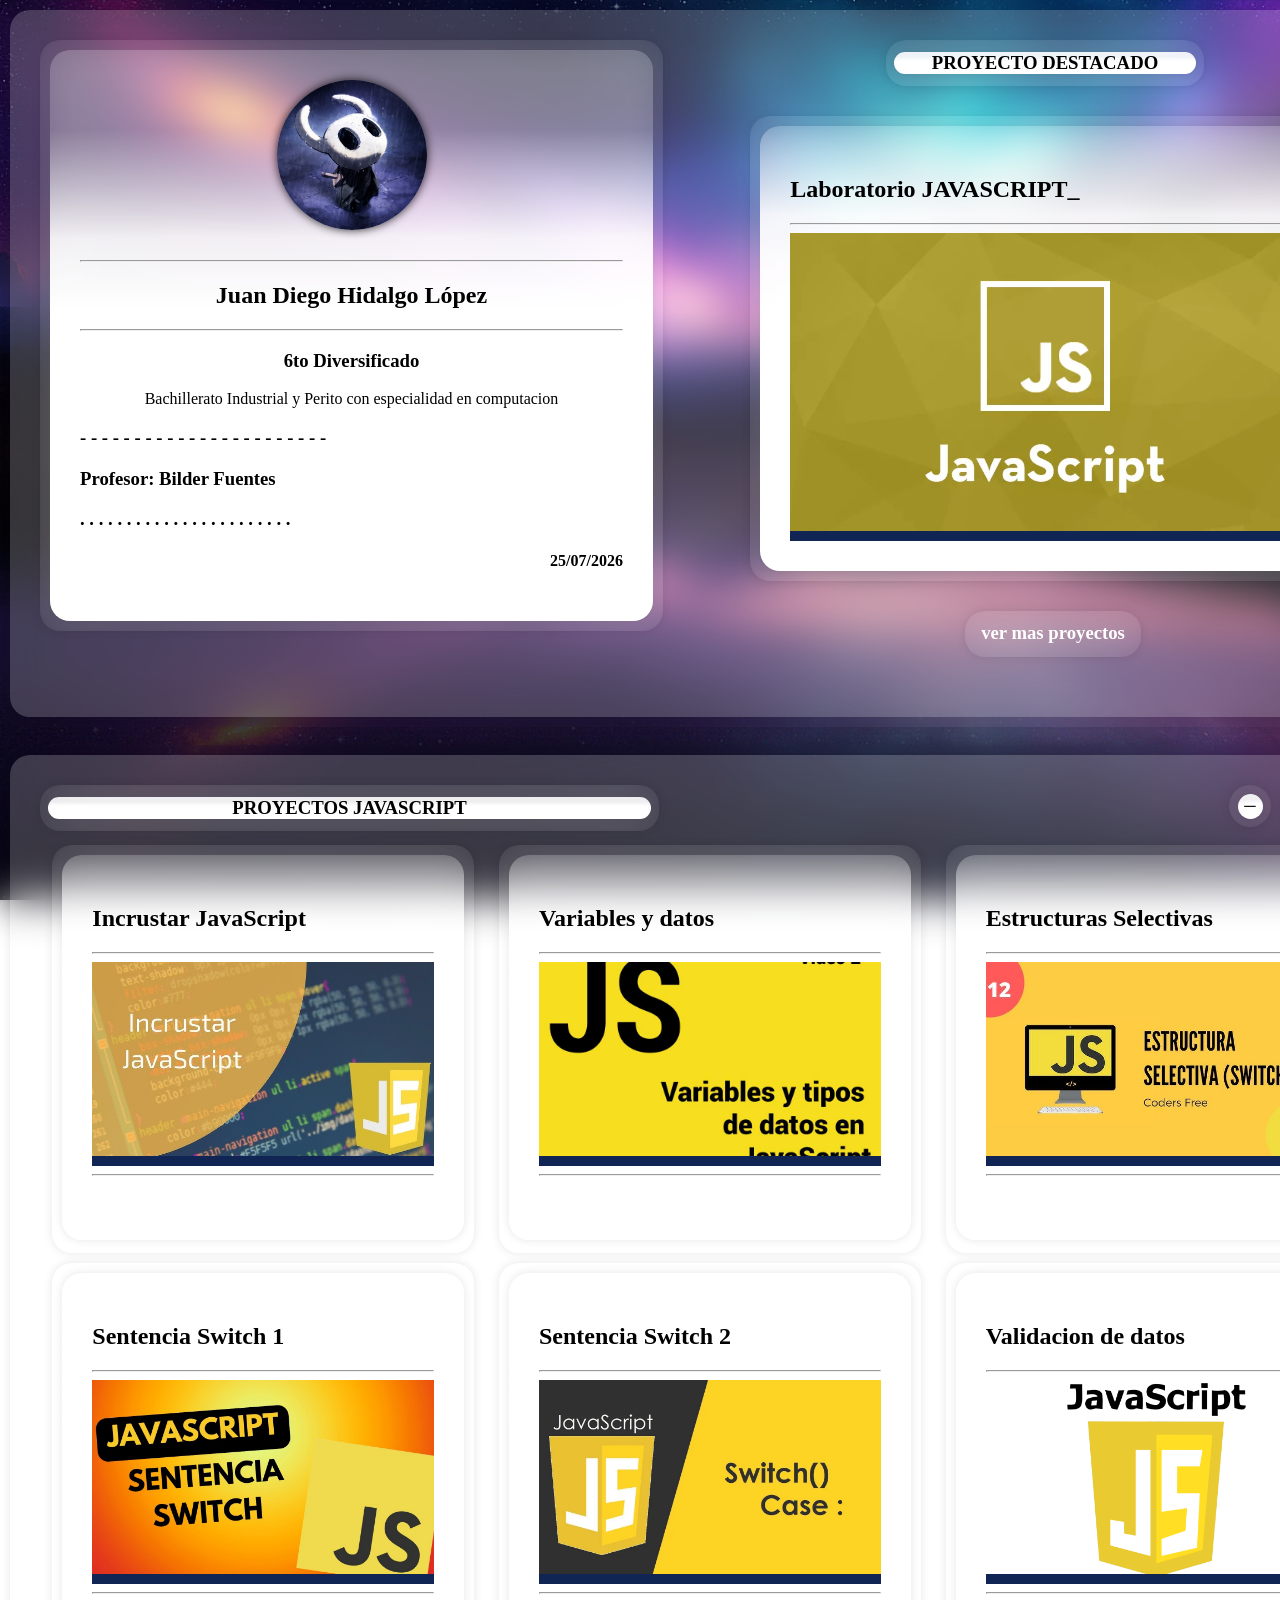
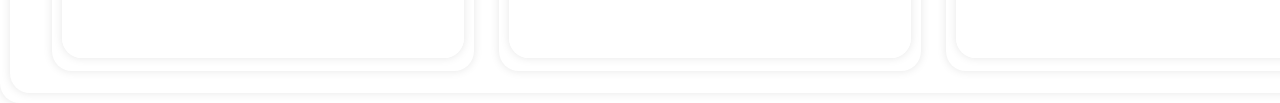
==== index.html @ f39ba8c5 "Add files via upload" ====
<!DOCTYPE html>
<html lang="en">

<head>
    <meta charset="UTF-8">
    <meta name="viewport" content="width=device-width, initial-scale=1.0">
    <title>Document</title>
    <link rel="stylesheet" href="style.css">
</head>

<body>
    <header>

    </header>
    <main>
        <center>


            <div class="marcoportafolio">
                <div class="tarjetaportafolio">
                    <div class="rowperfil">
                        <article class="perfil">
                            <div class="marco">
                                <div class="tarjeta">

                                    <section class="cFotos">
                                        <img src="recursos/perfil.png" alt="" class="foto">
                                    </section>
                                    <br>
                                    <hr>
                                    <h2 style="text-align: center;">Juan Diego Hidalgo López</h2>
                                    <hr>
                                    <h3 style="text-align: center;">6to Diversificado</h3>
                                    <p style="text-align: center;">Bachillerato Industrial y Perito con especialidad en
                                        computacion</p>
                                     <h3 style="text-align: left;">- - - - - - - - - - - - - - - - - - - - - - -</h3>
                                   
                                    <h3 style="text-align: left;">Profesor: Bilder Fuentes</h3>
                                    <h3>. . . . . . . . . . . . . . . .    . . . . . . . </h3>
                                    <h4 style="text-align: right;">25/07/2026</h4>
                                    
                                    <!-- <h3 style="text-align: left;">Sobre mi</h3>
                                    <p class="parrafo">Estudiante de cómputo interesado en el desarrollo web, la programación estructurada y la administración de sistemas. Enfocado en consolidar mis habilidades técnicas y explorar tecnologías modernas para la creación de proyectos digitales.</p> -->

                                   


                                    
                                </div>
                            </div>
                        </article>
                        <article class="destacado">
                            <section class="mtitulo1">
                                <div class="ttitulo1">
                                    <h3>PROYECTO DESTACADO</h3>
                                </div>
                            </section>
                            <section class="mdestacado">
                                <div class="tdestacado">
                                    <h2>Laboratorio JAVASCRIPT_</h2>
                                    <hr>
                                    <section class="niveles">
                                        <div class="card">
                                            <img src="recursos/javascript.jpg" alt="">

                                            <div class="overlay">
                                                <h3>Fundamentos de Programacion con JavaScript</h3>

                                                <div class="info">
                                                    <p>

                                                    </p>

                                                    <a href="laboratorio_tecnologia/Laboratorio/Index.html">Ver Proyecto</a>
                                                </div>
                                            </div>
                                        </div>


                                    </section>
                                </div>
                            </section>
                            <a href="#portafolio">
                                <section class="mtitulo2">
                                    <H3 style="margin-top: 3px;">ver mas proyectos</H3>
                                </section>
                            </a>
                        </article>

                    </div>
                </div>
            </div>

            <br>

            <article class="marcoportafolio" id="portafolio">
                <div class="tarjetaportafolio">
                    <div class="rowtitulo">
                        <section class="mtitulo1">
                            <div class="ttitulo1">
                                <h3>PROYECTOS JAVASCRIPT</h3>
                            </div>
                        </section>
                        <section class="ctitulo1">
                            <div class="lmtitulo1">
                                <div class="lttitulo1">
                                    <p>─</p>
                                </div>
                            </div>
                            <div class="lmtitulo1">
                                <div class="lttitulo1">
                                    <p>□</p>
                                </div>
                            </div>
                            <div class="lmtitulo1">
                                <div class="lttitulo1">
                                    <p>✕</p>
                                </div>
                            </div>
                        </section>
                    </div>
                    <div class="rowportafolio">
                        <section class="marcoproyecto">
                            <div class="tarjetaproyecto">
                                <h2>Incrustar JavaScript</h2>
                                <hr>
                                <section class="niveles">
                                    <div class="card">
                                        <img src="recursos/incrustar.jpg" alt="" style="height: 200px;">

                                        <div class="overlay">
                                            <h4>Incrustacion de JavaScript</h4>

                                            <div class="info">
                                                <p>

                                                </p>

                                                <a href="Proyecto1_Incustarjs/Index.html">Ver Proyecto</a>
                                            </div>
                                        </div>
                                    </div>
                                </section>
                                <hr>
                            </div>
                        </section>
                        <section class="marcoproyecto">
                            <div class="tarjetaproyecto">
                                <h2>Variables y datos</h2>
                                <hr>
                                <section class="niveles">
                                    <div class="card">
                                        <img src="recursos/variables.jpg" alt="" style="height: 200px;">

                                        <div class="overlay">
                                            <h4>Variables y tipos de datos en JavaScript</h4>

                                            <div class="info">
                                                <p>

                                                </p>

                                                <a href="Variables_tipos_de_datos/Index.html">Ver Proyecto</a>
                                            </div>
                                        </div>
                                    </div>
                                </section>
                                <hr>
                            </div>
                        </section>
                        <section class="marcoproyecto">
                            <div class="tarjetaproyecto">
                                <h2>Estructuras Selectivas</h2>
                                <hr>
                                <section class="niveles">
                                    <div class="card">
                                        <img src="recursos/estructura.jpg" alt="" style="height: 200px;">

                                        <div class="overlay">
                                            <h4>Estructuras Selectivas con JavaScript</h4>

                                            <div class="info">
                                                <p>

                                                </p>

                                                <a href="Estructuras_Selectivas/index.html">Ver Proyecto</a>
                                            </div>
                                        </div>
                                    </div>
                                </section>
                                <hr>
                            </div>
                        </section>
                    </div>
                    <br>
                    <div class="rowportafolio">
                        <section class="marcoproyecto">
                            <div class="tarjetaproyecto">
                                <h2>Sentencia Switch 1</h2>
                                <hr>
                                <section class="niveles">
                                    <div class="card">
                                        <img src="recursos/switch.jpg" alt="" style="height: 200px;">

                                        <div class="overlay">
                                            <h4>primera practica de switch en JavaScript</h4>

                                            <div class="info">
                                                <p>

                                                </p>

                                                <a href="Sentencia_Switch/index.html">Ver Proyecto</a>
                                            </div>
                                        </div>
                                    </div>
                                </section>
                                <hr>
                            </div>
                        </section>
                        <section class="marcoproyecto">
                            <div class="tarjetaproyecto">
                                <h2>Sentencia Switch 2</h2>
                                <hr>
                                <section class="niveles">
                                    <div class="card">
                                        <img src="recursos/switch2.jpg" alt="" style="height: 200px;">

                                        <div class="overlay">
                                            <h4>Tarea: Sentencia de Switch hecha en JavaScript</h4>

                                            <div class="info">
                                                <p>

                                                </p>

                                                <a href="SentenciaSwitch/switch.html">Ver Proyecto</a>
                                            </div>
                                        </div>
                                    </div>
                                </section>
                                <hr>
                            </div>
                        </section>
                        <section class="marcoproyecto">
                            <div class="tarjetaproyecto">
                                <h2>Validacion de datos</h2>
                                <hr>
                                <section class="niveles">
                                    <div class="card">
                                        <img src="recursos/validar.png" alt="" style="height: 200px;">

                                        <div class="overlay">
                                            <h4>Tarea: Validacion de los datos que se permite ingresar al usuario en JavaScript</h4>

                                            <div class="info">
                                                <p>

                                                </p>

                                                <a href="validacion de datos/index.html">Ver Proyecto</a>
                                            </div>
                                        </div>
                                    </div>
                                </section>
                                <hr>
                            </div>
                        </section>
                    </div>
                </div>
            </article>
        </center>
    </main>
    <footer>

    </footer>
</body>

</html>
---- style.css ----
.tarjeta {
    text-align: left;
    padding: 30px;
    background: linear-gradient(to bottom,
            rgba(255, 255, 255, 0.2) 14%,
            rgba(255, 255, 255, 0.9) 33%,
            rgba(255, 255, 255, 1) 45%);
    backdrop-filter: blur(10px);
    border-radius: 20px;
    box-shadow: 0px 0px 10px rgba(0, 0, 0, 0.1);
}

.marco {
    text-align: center;
    padding: 10px;
    width: 100%;
    background: rgb(255, 255, 255), ;
    backdrop-filter: blur(20px);
    border-radius: 20px;
    box-shadow: 0px 0px 10px rgba(0, 0, 0, 0.1);
}

.foto {
    text-align: center;
    width: 150px;
    height: 150px;
    border-radius: 50%;
    box-shadow: 0px 0px 10px rgba(0, 0, 0, 0.8);
}

.cFotos {
    text-align: center;
}

.icono {
    width: 40px;
    height: 40px;
    margin: 10px;
    border-radius: 50%;


}

body {
    margin: 0;
    height: 100vh;
    font-family: FiraCode Nerd Font Propo;
    background-image: url("recursos/fondo2.jpg");
    background-size: cover;
    background-position: center;
    background-repeat: no-repeat;
    background-attachment: fixed;
}

.parrafo {
    font-family: FiraCode Nerd Font Propo;
    text-align: left;
    color: #000000;
    font-size: 15px;
    font-weight: lighter;

}

.tabs {
    display: flex;
    justify-content: space-around;
    border-top: 1px solid rgba(0, 0, 0, 0.1);
    margin-top: 10px;
}

.tab {
    flex: 1;
    padding: 12px 0;
    background: transparent;
    border: none;
    cursor: pointer;
    font-size: 14px;
    color: #000000;
    transition: all 0.3s ease;
    position: relative;
}

.tarjetaportafolio {
    font-family: FiraCode Nerd Font Propo;
    text-align: left;
    padding: 30px;
    background: linear-gradient(to bottom,
            rgba(255, 255, 255, 0.2) 0%,
            rgba(255, 255, 255, 0.2) 20%,
            rgba(255, 255, 255, 0.2) 40%);
    backdrop-filter: blur(10px);
    border-radius: 20px;
    box-shadow: 0px 0px 10px rgba(0, 0, 0, 0.1);
}

.rowportafolio {
    height: 400px;
    width: 100%;
    text-align: center;
    justify-content: space-around;
    display: flex;
}

.rowperfil {
    height: auto;
    width: 100%;
    display: flex;
    text-align: center;
    justify-content: space-between;
    
}

.destacado {
    height: auto;
    width: 50%;
    display: flex;
    flex-direction: column;
    align-items:center;
}

.perfil {
    height: auto;
    width: 45%;
}

.marcoportafolio {
    text-align: center;
    padding: 10px;
    width: 1400px;
    height: auto;
    background: rgb(255, 255, 255), ;
    backdrop-filter: blur(20px);
    border-radius: 20px;
    box-shadow: 0px 0px 10px rgba(0, 0, 0, 0.1);
}


.tarjetaproyecto {
    font-family: FiraCode Nerd Font Propo;
    text-align: left;
    padding: 30px;
    height: 325px;
    background: linear-gradient(to bottom,
            rgba(255, 255, 255, 0.2) 0%,
            rgba(255, 255, 255, 0.9) 20%,
            rgba(255, 255, 255, 1) 40%);
    backdrop-filter: blur(10px);
    border-radius: 20px;
    box-shadow: 0px 0px 10px rgba(0, 0, 0, 0.1);
}

.marcoproyecto {
    text-align: center;
    padding: 10px;
    width: 30%;
    height: 388px;
    background: rgb(255, 255, 255), ;
    backdrop-filter: blur(20px);
    border-radius: 20px;
    box-shadow: 0px 0px 10px rgba(0, 0, 0, 0.1);
}

.tdestacado {
    text-align: left;
    padding: 30px;
    background: linear-gradient(to bottom,
            rgba(255, 255, 255, 0.2) 0%,
            rgba(255, 255, 255, 0.9) 20%,
            rgba(255, 255, 255, 1) 40%);
    backdrop-filter: blur(10px);
    border-radius: 20px;
    box-shadow: 0px 0px 10px rgba(0, 0, 0, 0.1);
}

.mdestacado {
    text-align: center;
    padding: 10px;
    width: 85%;
    background: rgb(255, 255, 255), ;
    backdrop-filter: blur(20px);
    border-radius: 20px;
    box-shadow: 0px 0px 10px rgba(0, 0, 0, 0.1);
    margin-bottom: 30px;
}

.mtitulo1 {
    margin-bottom: 30px;
    text-align: center;
    padding: 8px;
    width: 45%;
    height: 30px;
    background: rgb(255, 255, 255), ;
    backdrop-filter: blur(20px);
    border-radius: 20px;
    box-shadow: 0px 0px 10px rgba(0, 0, 0, 0.1);
}

.ttitulo1 {
    text-align: center;
    background: linear-gradient(to bottom,
            rgba(255, 255, 255, 0.9) 20%,
            rgba(255, 255, 255, 1) 40%);
    backdrop-filter: blur(10px);
    border-radius: 20px;
    box-shadow: 0px 0px 10px rgba(0, 0, 0, 0.1);
}


.ttitulo1 h3 {
    padding: auto;
    margin: 4px;
}


.niveles {
    width: 100%;
    display: flex;
}

.card {
    position: relative;
    width: 100%;
    height: auto;
    overflow: hidden;
    cursor: pointer;
}

.card img {
    width: 100%;
    height: 100%;
    object-fit: cover;
    transition: 0.5s;
}

.overlay {
    position: absolute;
    text-align: center;
    left: 0;
    bottom: 0;
    width: 100%;
    height: 0px;
    background: rgba(17, 37, 84, 1);
    color: white;
    padding: 5px;
    transition: 0.5s ease;
}

.overlay h3 {
    font-size: 2rem;
}

.info {
    opacity: 0;
    transform: translateY(30px);
    transition: 0.5s;
}

.info p {
    font-size: 1rem;
    line-height: 1.5;
    margin-bottom: 25px;
}

.info a {
    color: rgb(255, 255, 255);
    border: solid;
    text-decoration: none;
    font-weight: bold;
    font-size: 1.1rem;
    transition: 0.5s;
    padding: 10px;
    border-radius: 10px;
}

.info a:hover {
    color: black;
    background-color: white;

}

.card:hover .overlay {
    height: 100%;
    background: rgba(17, 37, 84, 1);
}

.card:hover .info {
    opacity: 1;
    transform: translateY(0);
}

a{
    text-decoration: none;
    color: rgb(255, 255, 255);
    transition: 0.5s;
    
}

a:hover{
    text-decoration: none;
    color: rgb(0, 0, 0);
}

.mtitulo2:hover{
    text-decoration: none;
    color: rgb(0, 0, 0);
    background-color: white;
    box-shadow: 0px 0px 10px rgba(0, 0, 0, 0.9);
}

.mtitulo2 {
    margin-bottom: 30px;
    text-align: center;
    padding: 8px;
    width: 100%;
    height: 30px;
    background: rgb(255, 255, 255), ;
    backdrop-filter: blur(20px);
    border-radius: 20px;
    box-shadow: 0px 0px 10px rgba(0, 0, 0, 0.1);
    transition: 0.5s;
}

html {
  scroll-behavior: smooth;
}

.rowtitulo {
    height: 40px;
    width: 100%;
    text-align: center;
    justify-content: space-between;
    display: flex;
    margin-bottom: 20px;
}

.lmtitulo1 {
    margin-bottom: 30px;
    text-align: center;
    padding: 1px;
    width: 40px;
    height: 40px;
    background: rgb(255, 255, 255), ;
    backdrop-filter: blur(20px);
    border-radius: 50%;
    box-shadow: 0px 0px 10px rgba(0, 0, 0, 0.1);
    display: flex;
    align-items: center;
    justify-content: center ;
    margin: 0px 5px;
}

.lttitulo1 {
    text-align: center;
    background: linear-gradient(to bottom,
            rgba(255, 255, 255, 0.9) 20%,
            rgba(255, 255, 255, 1) 40%);
    backdrop-filter: blur(10px);
    border-radius: 50%;
    width: 25px;
    height: 25px;
    margin: 0px;
    padding: 0px;
    box-shadow: 0px 0px 10px rgba(0, 0, 0, 0.1);
    align-items: center;
    display: flex;
    justify-content: center;
}

.lttitulo1 p{
   margin: 0px;
    padding: 0px; 
}

.ctitulo1{
    height: auto;
    width: auto;
    display: flex;
    justify-content: space-between;
}

button:hover{
    text-decoration: none;
    color: rgb(0, 0, 0);
    background-color: white;
    box-shadow: 0px 0px 10px rgba(0, 0, 0, 0.9);
}

button {
    font-family: FiraCode Nerd Font Propo;
    margin-bottom: 30px;
    text-align: center;
    padding: 8px;
    width: 45%;
    height: 30px;
    background: rgb(255, 255, 255), ;
    backdrop-filter: blur(20px);
    border-radius: 20px;
    box-shadow: 0px 0px 10px rgba(0, 0, 0, 0.1);
    transition: 0.5s;
}
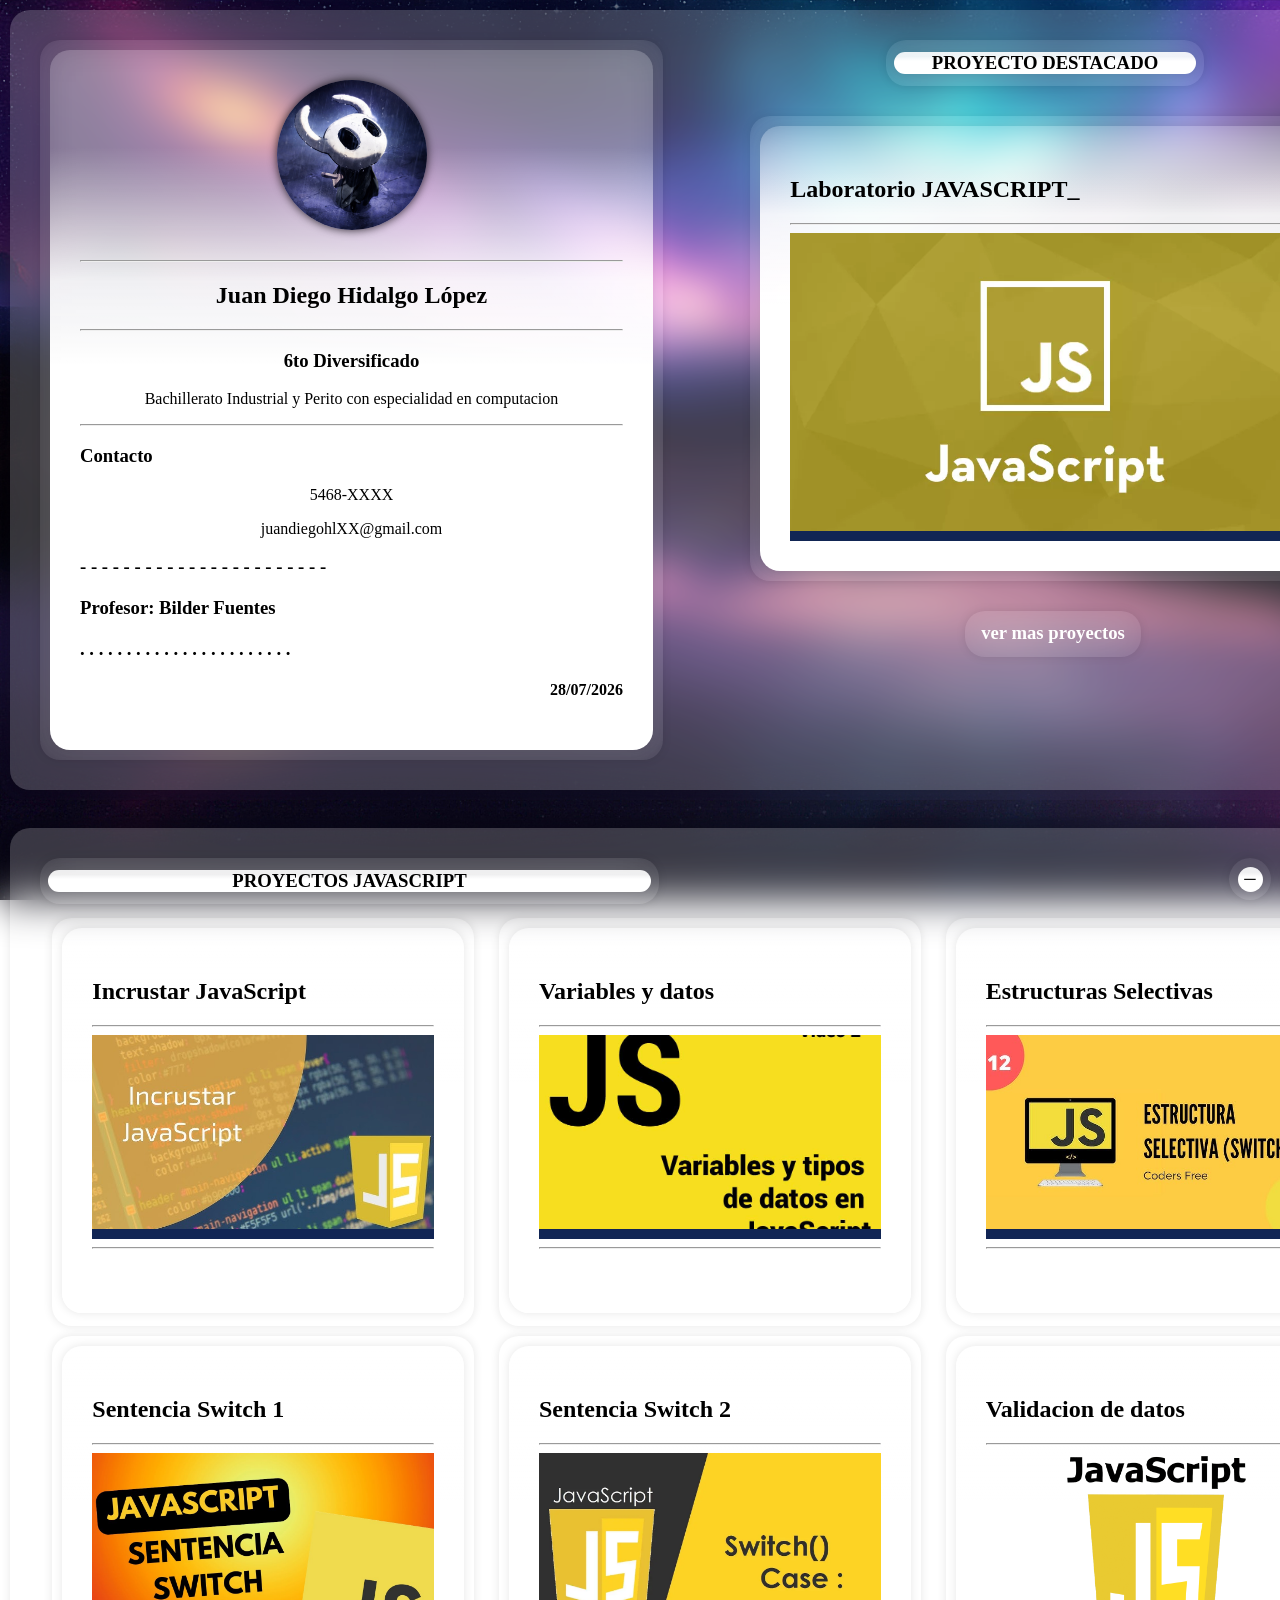
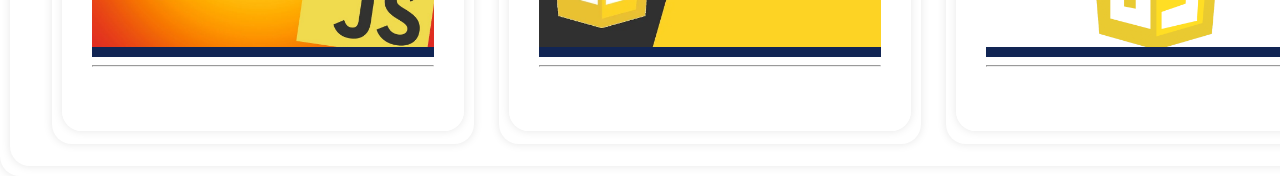
==== commit 2ce87b37: "Update index.html" ====
--- a/index.html
+++ b/index.html
@@ -33,11 +33,15 @@
                                     <h3 style="text-align: center;">6to Diversificado</h3>
                                     <p style="text-align: center;">Bachillerato Industrial y Perito con especialidad en
                                         computacion</p>
+                                    <hr>
+                                    <h3 style="text-align: left;">Contacto</h3>
+                                    <p style="text-align: center;">5468-XXXX</p>
+                                    <p style="text-align: center;">juandiegohlXX@gmail.com</p>
                                      <h3 style="text-align: left;">- - - - - - - - - - - - - - - - - - - - - - -</h3>
-                                   
+                                                                   
                                     <h3 style="text-align: left;">Profesor: Bilder Fuentes</h3>
-                                    <h3>. . . . . . . . . . . . . . . .    . . . . . . . </h3>
-                                    <h4 style="text-align: right;">25/07/2026</h4>
+                                    <h3>. . . . . . . . . . . . . . . . . . . . . . . </h3>
+                                    <h4 style="text-align: right;">28/07/2026</h4>
                                     
                                     <!-- <h3 style="text-align: left;">Sobre mi</h3>
                                     <p class="parrafo">Estudiante de cómputo interesado en el desarrollo web, la programación estructurada y la administración de sistemas. Enfocado en consolidar mis habilidades técnicas y explorar tecnologías modernas para la creación de proyectos digitales.</p> -->
@@ -277,4 +281,4 @@
     </footer>
 </body>
 
-</html>+</html>
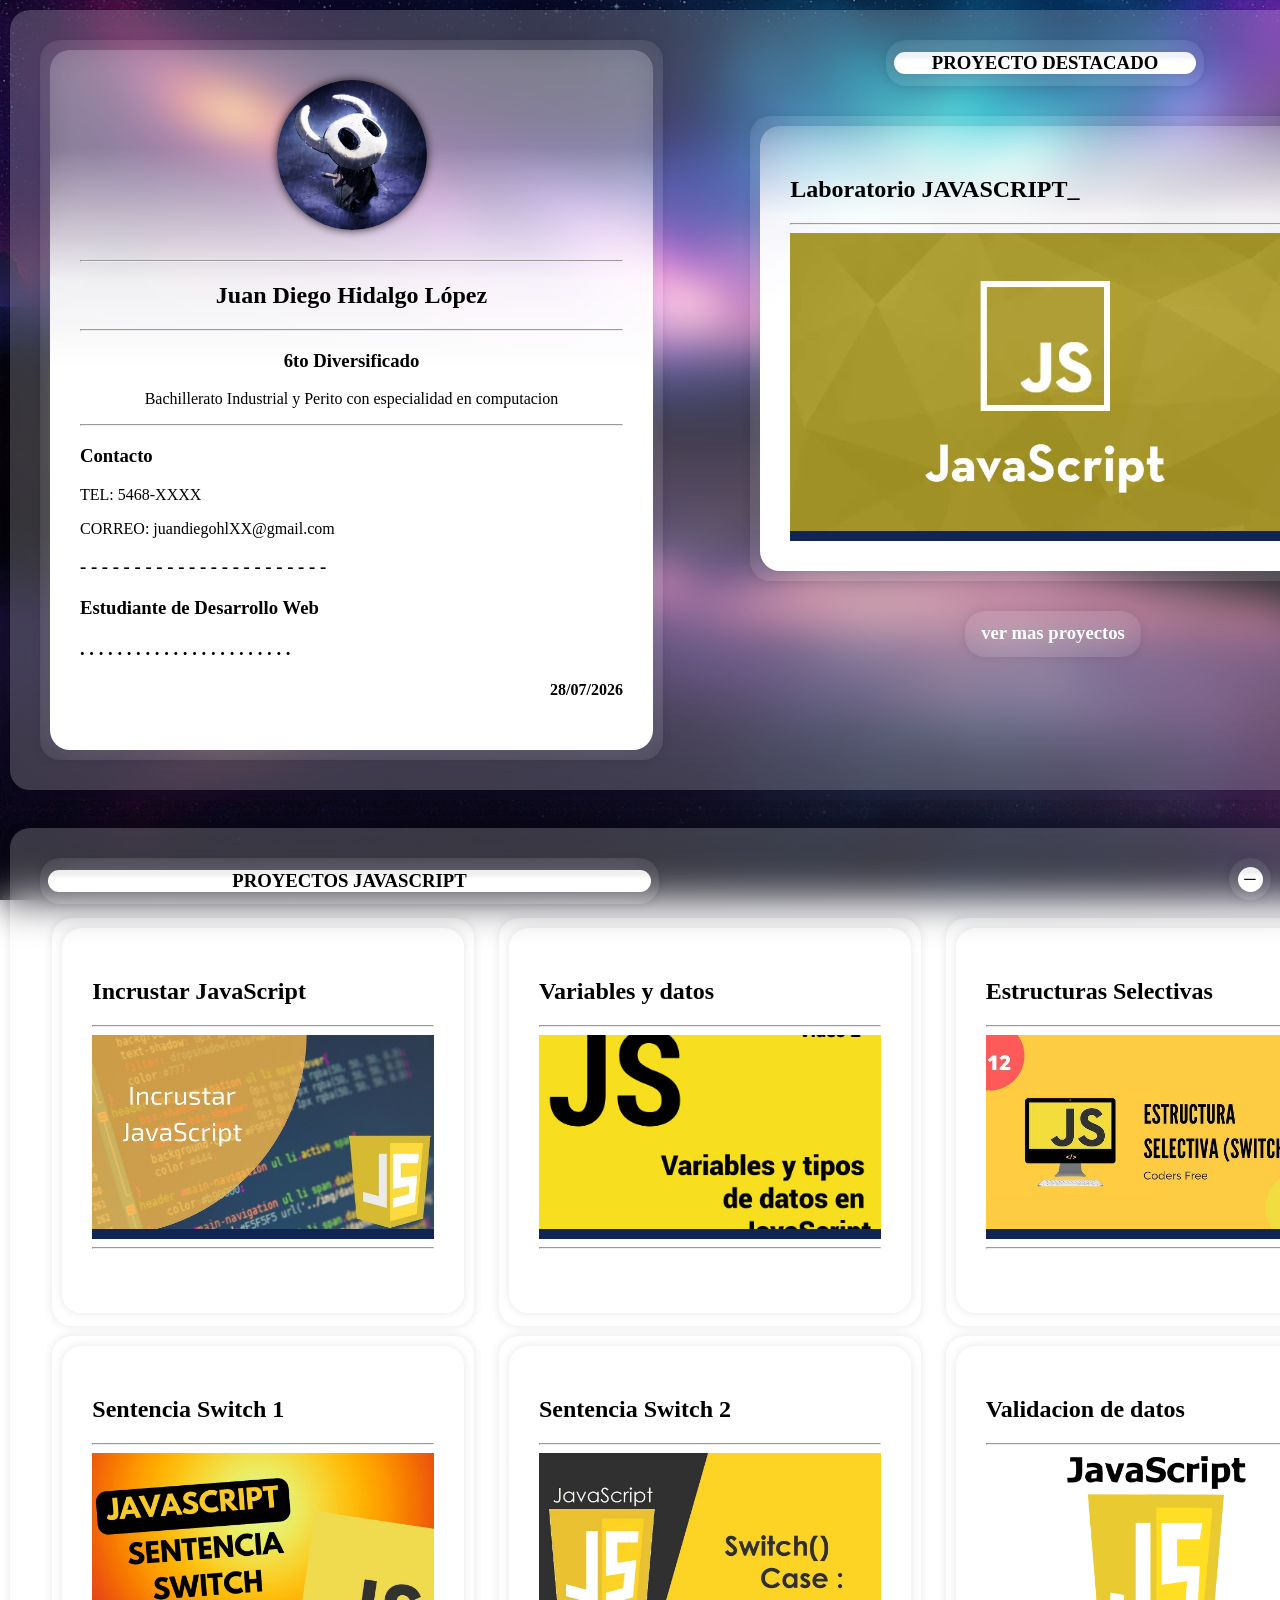
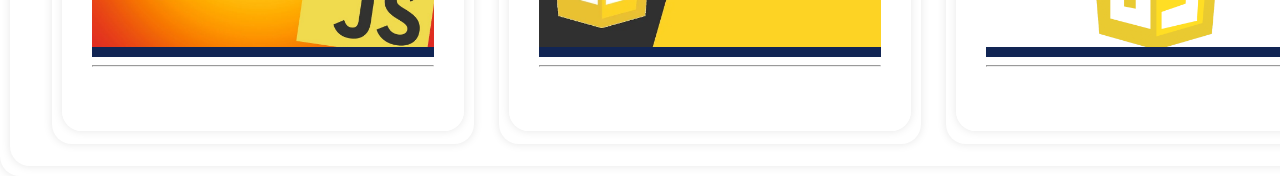
==== commit ffbe028b: "Refactor index.html for better readability Reformatted HTML content with corrected indentation and s" ====
--- a/index.html
+++ b/index.html
@@ -35,11 +35,11 @@
                                         computacion</p>
                                     <hr>
                                     <h3 style="text-align: left;">Contacto</h3>
-                                    <p style="text-align: center;">5468-XXXX</p>
-                                    <p style="text-align: center;">juandiegohlXX@gmail.com</p>
+                                    <p style="text-align: left;">TEL: 5468-XXXX</p>
+                                    <p style="text-align: left;">CORREO: juandiegohlXX@gmail.com</p>
                                      <h3 style="text-align: left;">- - - - - - - - - - - - - - - - - - - - - - -</h3>
                                                                    
-                                    <h3 style="text-align: left;">Profesor: Bilder Fuentes</h3>
+                                    <h3 style="text-align: left;">Estudiante de Desarrollo Web</h3>
                                     <h3>. . . . . . . . . . . . . . . . . . . . . . . </h3>
                                     <h4 style="text-align: right;">28/07/2026</h4>
                                     
